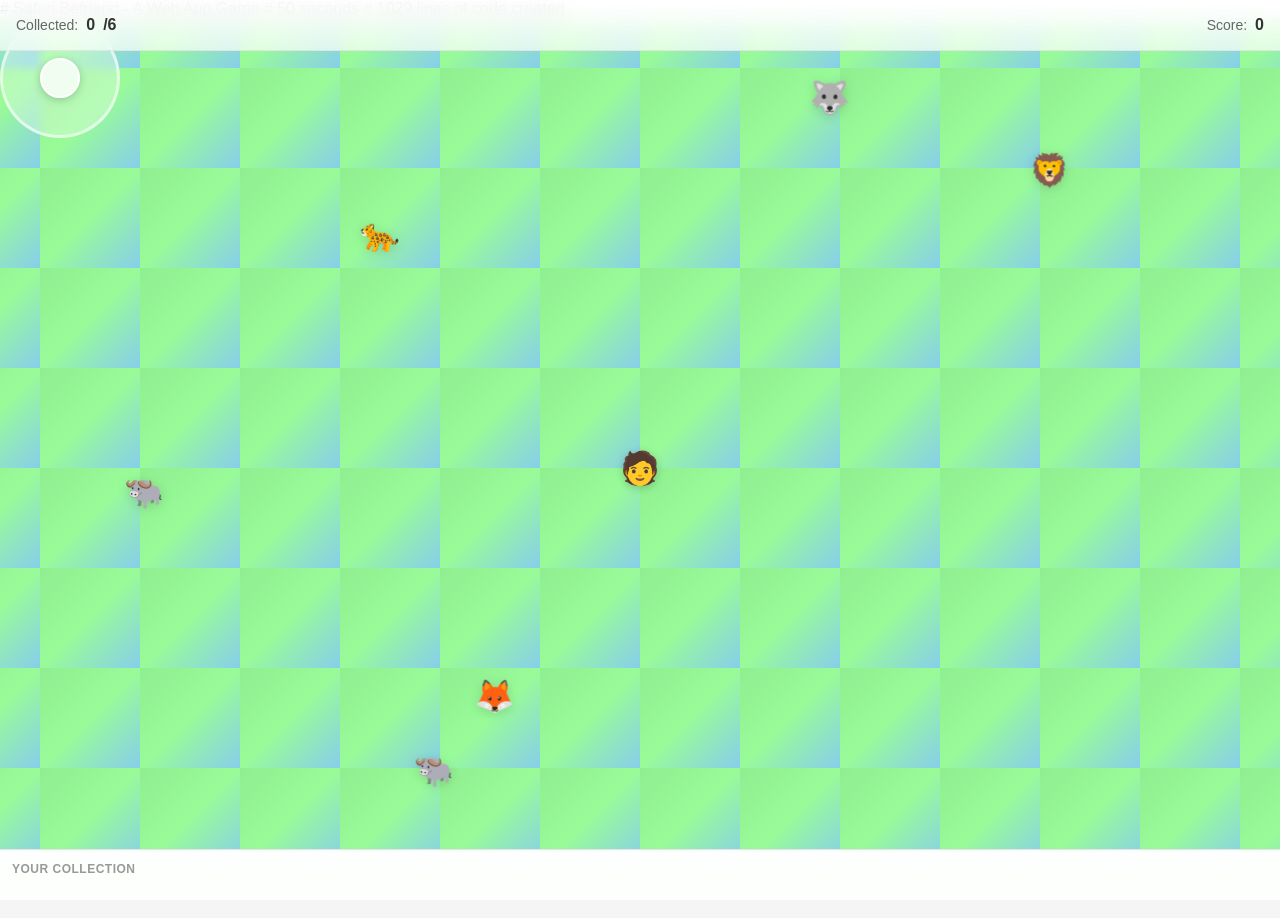
==== prototype1/index.html @ 25b4c48b "added github tests" ====
# Safari Befriend - A Web App Game
# 50 seconds
# 1029 lines of code created
<!DOCTYPE html>
<html lang="en">
<head>
    <meta charset="UTF-8">
    <meta name="viewport" content="width=device-width, initial-scale=1.0, viewport-fit=cover, user-scalable=no">
    <meta name="apple-mobile-web-app-capable" content="yes">
    <meta name="apple-mobile-web-app-status-bar-style" content="dark-content">
    <meta name="apple-mobile-web-app-title" content="Safari Befriend">
    <title>Safari Befriend - A Web App Game</title>
    <link rel="stylesheet" href="styles.css">
</head>
<body>
    <div id="game-container">
        <!-- Game World -->
        <div id="game-world">
            <div id="player" class="entity player">🧑</div>
            <div id="animals-container"></div>
            
            <!-- Joystick Control -->
            <div id="joystick-container" class="joystick-container">
                <div id="joystick-bg" class="joystick-bg"></div>
                <div id="joystick-stick" class="joystick-stick"></div>
            </div>
        </div>

        <!-- UI Overlay -->
        <div id="ui-overlay">
            <!-- Score and Progress -->
            <div id="header" class="header">
                <div class="score-display">
                    <span class="label">Collected:</span>
                    <span id="animal-count">0</span>/6
                </div>
                <div class="score-display">
                    <span class="label">Score:</span>
                    <span id="score-display">0</span>
                </div>
            </div>

            <!-- Collection View -->
            <div id="collection-panel" class="collection-panel">
                <div class="collection-title">Your Collection</div>
                <div id="collected-animals" class="collected-animals"></div>
            </div>

            <!-- Game Over Screen -->
            <div id="game-over-screen" class="game-over-screen hidden">
                <div class="game-over-content">
                    <h1>Safari Complete! 🎉</h1>
                    <p id="final-score-text">Final Score: 0</p>
                    <div id="final-collection" class="final-collection"></div>
                    <button id="restart-btn">Play Again</button>
                </div>
            </div>

            <!-- Interaction Prompt -->
            <div id="interaction-prompt" class="interaction-prompt hidden">
                <div class="prompt-content">
                    <div id="animal-preview" class="animal-preview"></div>
                    <div id="animal-info" class="animal-info"></div>
                    <button id="befriend-btn" class="befriend-btn">Befriend</button>
                </div>
            </div>
        </div>
    </div>

    <script src="app.js"></script>
</body>
</html>
---- prototype1/styles.css ----
* {
    margin: 0;
    padding: 0;
    box-sizing: border-box;
    -webkit-user-select: none;
    user-select: none;
    -webkit-touch-callout: none;
}

html, body {
    width: 100%;
    height: 100%;
    overflow: hidden;
    font-family: -apple-system, BlinkMacSystemFont, 'Segoe UI', Roboto, sans-serif;
}

body {
    background: #f5f5f5;
}

/* Game Container */
#game-container {
    width: 100%;
    height: 100%;
    display: flex;
    flex-direction: column;
    overflow: hidden;
    position: relative;
    background: linear-gradient(135deg, #87CEEB 0%, #E0F6FF 100%);
}

/* Game World */
#game-world {
    flex: 1;
    position: relative;
    overflow: hidden;
    background: linear-gradient(135deg, #90EE90 0%, #98FB98 50%, #87CEEB 100%);
    background-size: 100px 100px, 200px 200px, cover;
    background-position: 0 0, 50px 50px, 0 0;
}

/* Game Entities */
.entity {
    position: absolute;
    width: 40px;
    height: 40px;
    display: flex;
    align-items: center;
    justify-content: center;
    font-size: 32px;
    will-change: transform;
}

.entity.player {
    z-index: 100;
    filter: drop-shadow(0 2px 4px rgba(0, 0, 0, 0.2));
}

.entity.animal {
    cursor: pointer;
    animation: floatAnimation 3s ease-in-out infinite;
    filter: drop-shadow(0 2px 6px rgba(0, 0, 0, 0.15));
}

@keyframes floatAnimation {
    0%, 100% {
        transform: translateY(0px) !important;
    }
    50% {
        transform: translateY(-4px) !important;
    }
}

/* Joystick */
#joystick-container {
    position: fixed;
    width: 120px;
    height: 120px;
    pointer-events: none;
    z-index: 50;
}

#joystick-container.hidden {
    display: none;
}

.joystick-bg {
    width: 100%;
    height: 100%;
    background: rgba(255, 255, 255, 0.3);
    border: 3px solid rgba(255, 255, 255, 0.6);
    border-radius: 50%;
    backdrop-filter: blur(4px);
}

.joystick-stick {
    position: absolute;
    width: 40px;
    height: 40px;
    background: rgba(255, 255, 255, 0.8);
    border: 2px solid rgba(255, 255, 255, 1);
    border-radius: 50%;
    top: 50%;
    left: 50%;
    transform: translate(-50%, -50%);
    transition: transform 0.05s linear;
    box-shadow: 0 2px 8px rgba(0, 0, 0, 0.2);
}

/* UI Overlay */
#ui-overlay {
    position: fixed;
    top: 0;
    left: 0;
    width: 100%;
    height: 100%;
    pointer-events: none;
    z-index: 200;
}

/* Header */
.header {
    position: fixed;
    top: 0;
    left: 0;
    right: 0;
    padding: 16px;
    display: flex;
    justify-content: space-between;
    gap: 16px;
    background: linear-gradient(180deg, rgba(255, 255, 255, 0.95) 0%, rgba(255, 255, 255, 0.7) 100%);
    backdrop-filter: blur(10px);
    border-bottom: 1px solid rgba(0, 0, 0, 0.1);
    pointer-events: none;
    z-index: 150;
}

.score-display {
    display: flex;
    align-items: center;
    gap: 8px;
    font-weight: 600;
    color: #333;
    font-size: 16px;
}

.score-display .label {
    color: #666;
    font-weight: 500;
    font-size: 14px;
}

/* Collection Panel */
.collection-panel {
    position: fixed;
    bottom: 0;
    left: 0;
    right: 0;
    max-height: 140px;
    background: linear-gradient(180deg, rgba(255, 255, 255, 0.98) 100%, rgba(255, 255, 255, 0.95) 0%);
    backdrop-filter: blur(10px);
    border-top: 1px solid rgba(0, 0, 0, 0.1);
    overflow-y: auto;
    pointer-events: none;
    padding: 12px;
    z-index: 150;
}

.collection-panel.hidden {
    display: none;
}

.collection-title {
    font-size: 12px;
    text-transform: uppercase;
    font-weight: 700;
    color: #999;
    margin-bottom: 8px;
    letter-spacing: 0.5px;
}

.collected-animals {
    display: flex;
    gap: 12px;
    overflow-x: auto;
    padding-bottom: 4px;
}

.collected-animals::-webkit-scrollbar {
    height: 4px;
}

.collected-animals::-webkit-scrollbar-track {
    background: transparent;
}

.collected-animals::-webkit-scrollbar-thumb {
    background: rgba(0, 0, 0, 0.2);
    border-radius: 2px;
}

.collected-item {
    display: flex;
    flex-direction: column;
    align-items: center;
    gap: 4px;
    min-width: 60px;
    padding: 8px;
    background: rgba(255, 255, 255, 0.5);
    border-radius: 8px;
    border: 1px solid rgba(0, 0, 0, 0.05);
    flex: 0 0 auto;
}

.collected-item .emoji {
    font-size: 24px;
}

.collected-item .name {
    font-size: 11px;
    font-weight: 600;
    color: #333;
    text-align: center;
    white-space: nowrap;
    overflow: hidden;
    text-overflow: ellipsis;
    width: 100%;
}

/* Interaction Prompt */
.interaction-prompt {
    position: fixed;
    bottom: 160px;
    left: 16px;
    right: 16px;
    background: linear-gradient(135deg, #FFFFFF 0%, #F8F9FA 100%);
    border-radius: 12px;
    padding: 20px;
    box-shadow: 0 8px 32px rgba(0, 0, 0, 0.15);
    pointer-events: auto;
    z-index: 300;
    animation: slideUp 0.3s ease-out;
    border: 1px solid rgba(0, 0, 0, 0.05);
}

.interaction-prompt.hidden {
    display: none;
}

@keyframes slideUp {
    from {
        transform: translateY(20px);
        opacity: 0;
    }
    to {
        transform: translateY(0);
        opacity: 1;
    }
}

.prompt-content {
    display: flex;
    flex-direction: column;
    align-items: center;
    gap: 12px;
    text-align: center;
}

.animal-preview {
    font-size: 48px;
    margin-bottom: 4px;
}

.animal-info h3 {
    font-size: 18px;
    color: #333;
    margin-bottom: 4px;
    font-weight: 700;
}

.animal-info .trait {
    font-size: 13px;
    color: #666;
    font-style: italic;
    margin-bottom: 4px;
    margin-top: 4px;
}

.animal-info .rarity {
    font-size: 14px;
    color: #FF6B6B;
    font-weight: 600;
}

.befriend-btn {
    margin-top: 12px;
    padding: 12px 28px;
    background: linear-gradient(135deg, #667EEA 0%, #764BA2 100%);
    color: white;
    border: none;
    border-radius: 8px;
    font-weight: 600;
    font-size: 16px;
    cursor: pointer;
    pointer-events: auto;
    transition: all 0.2s ease;
    box-shadow: 0 4px 12px rgba(102, 126, 234, 0.4);
    width: 100%;
}

.befriend-btn:active {
    transform: scale(0.98);
    box-shadow: 0 2px 6px rgba(102, 126, 234, 0.3);
}

/* Game Over Screen */
.game-over-screen {
    position: fixed;
    top: 0;
    left: 0;
    width: 100%;
    height: 100%;
    background: rgba(0, 0, 0, 0.7);
    display: flex;
    align-items: center;
    justify-content: center;
    z-index: 400;
    pointer-events: auto;
    animation: fadeIn 0.3s ease-out;
}

.game-over-screen.hidden {
    display: none;
}

@keyframes fadeIn {
    from {
        opacity: 0;
    }
    to {
        opacity: 1;
    }
}

.game-over-content {
    background: white;
    border-radius: 16px;
    padding: 32px 24px;
    text-align: center;
    max-width: 90%;
    max-height: 90vh;
    overflow-y: auto;
    box-shadow: 0 20px 60px rgba(0, 0, 0, 0.3);
    animation: scaleIn 0.3s ease-out;
}

@keyframes scaleIn {
    from {
        transform: scale(0.9);
        opacity: 0;
    }
    to {
        transform: scale(1);
        opacity: 1;
    }
}

.game-over-content h1 {
    font-size: 32px;
    color: #333;
    margin-bottom: 12px;
}

#final-score-text {
    font-size: 20px;
    color: #666;
    margin-bottom: 24px;
    font-weight: 600;
}

.final-collection {
    display: grid;
    grid-template-columns: repeat(3, 1fr);
    gap: 12px;
    margin-bottom: 24px;
}

.final-item {
    display: flex;
    flex-direction: column;
    align-items: center;
    gap: 6px;
    padding: 12px;
    background: #F5F5F5;
    border-radius: 8px;
}

.final-item .emoji {
    font-size: 32px;
}

.final-item .name {
    font-size: 12px;
    font-weight: 600;
    color: #333;
}

.final-item .rarity {
    font-size: 12px;
    color: #FF6B6B;
}

#restart-btn {
    padding: 14px 32px;
    background: linear-gradient(135deg, #667EEA 0%, #764BA2 100%);
    color: white;
    border: none;
    border-radius: 8px;
    font-weight: 600;
    font-size: 16px;
    cursor: pointer;
    pointer-events: auto;
    transition: all 0.2s ease;
    box-shadow: 0 4px 12px rgba(102, 126, 234, 0.4);
}

#restart-btn:active {
    transform: scale(0.98);
    box-shadow: 0 2px 6px rgba(102, 126, 234, 0.3);
}

/* Responsive Design */
@media (max-width: 480px) {
    .header {
        padding: 12px;
        gap: 12px;
    }
    
    .score-display {
        font-size: 14px;
        gap: 6px;
    }
    
    .collected-item {
        min-width: 50px;
        padding: 6px;
    }
    
    .collected-item .emoji {
        font-size: 20px;
    }
    
    .collected-item .name {
        font-size: 10px;
    }
    
    .interaction-prompt {
        padding: 16px;
        left: 12px;
        right: 12px;
    }
    
    .befriend-btn {
        padding: 10px 24px;
        font-size: 14px;
    }
    
    .game-over-content {
        padding: 24px 16px;
    }
    
    .game-over-content h1 {
        font-size: 24px;
    }
    
    #final-score-text {
        font-size: 18px;
    }
    
    .final-collection {
        grid-template-columns: repeat(2, 1fr);
        gap: 10px;
    }
}

/* Smooth transitions */
* {
    transition-property: none;
}

button {
    -webkit-appearance: none;
    appearance: none;
}

input[type="button"],
input[type="reset"],
input[type="submit"],
button {
    cursor: pointer;
}

/* Prevent scrolling on body */
body {
    position: fixed;
    width: 100%;
    height: 100%;
}
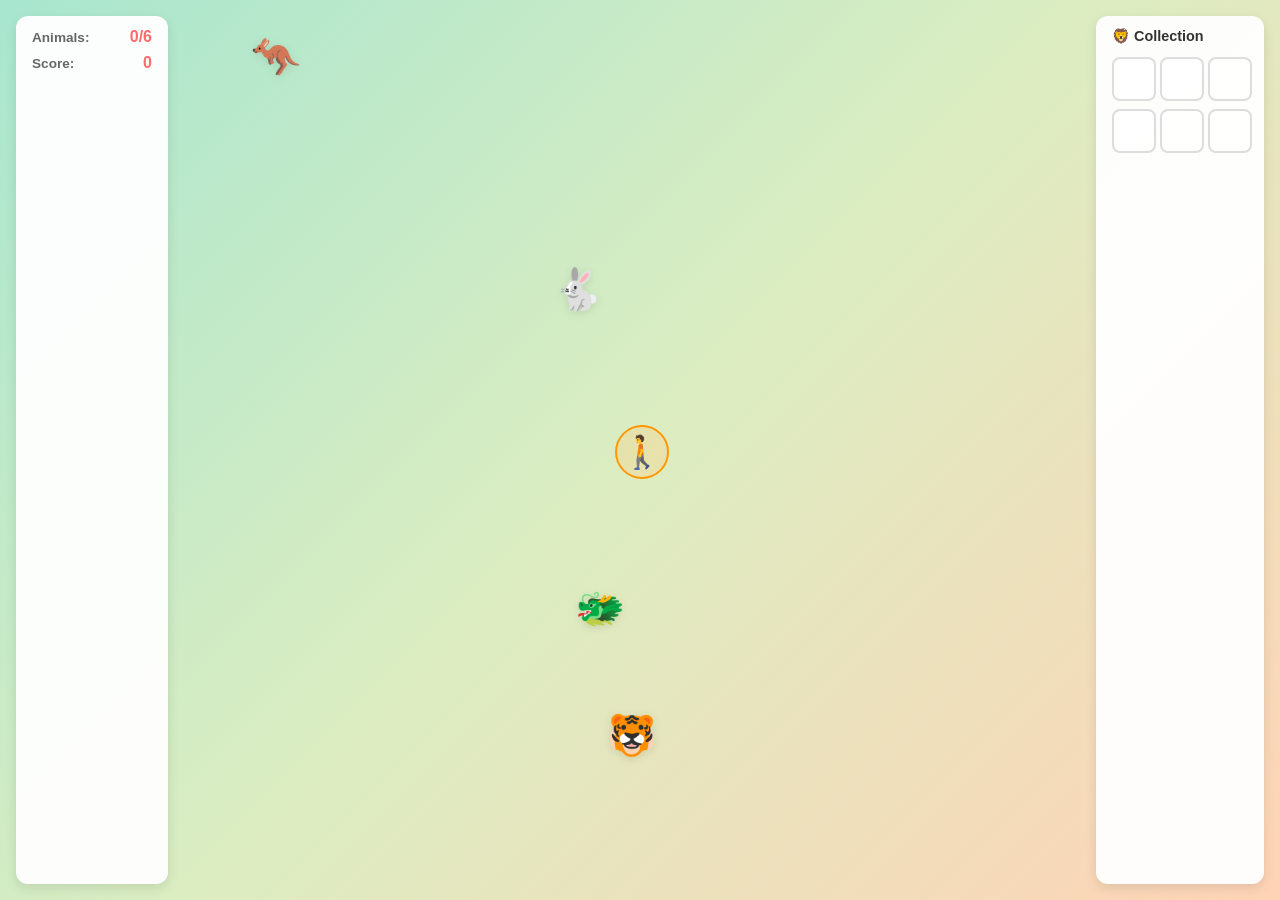
==== commit 9a4dbb30: "added some new prototypes" ====
--- a/prototype1/index.html
+++ b/prototype1/index.html
@@ -1,68 +1,67 @@
-# Safari Befriend - A Web App Game
-# 50 seconds
-# 1029 lines of code created
 <!DOCTYPE html>
 <html lang="en">
 <head>
     <meta charset="UTF-8">
-    <meta name="viewport" content="width=device-width, initial-scale=1.0, viewport-fit=cover, user-scalable=no">
+    <meta name="viewport" content="width=device-width, initial-scale=1.0">
     <meta name="apple-mobile-web-app-capable" content="yes">
-    <meta name="apple-mobile-web-app-status-bar-style" content="dark-content">
-    <meta name="apple-mobile-web-app-title" content="Safari Befriend">
-    <title>Safari Befriend - A Web App Game</title>
+    <meta name="apple-mobile-web-app-status-bar-style" content="black-translucent">
+    <meta name="apple-mobile-web-app-title" content="Safari Friends">
+    <title>Safari Friends - Collect Animals!</title>
     <link rel="stylesheet" href="styles.css">
 </head>
 <body>
-    <div id="game-container">
+    <div class="game-container">
         <!-- Game World -->
-        <div id="game-world">
-            <div id="player" class="entity player">🧑</div>
-            <div id="animals-container"></div>
-            
-            <!-- Joystick Control -->
-            <div id="joystick-container" class="joystick-container">
-                <div id="joystick-bg" class="joystick-bg"></div>
-                <div id="joystick-stick" class="joystick-stick"></div>
+        <div class="game-world">
+            <div class="world-viewport" id="worldViewport">
+                <!-- Game elements rendered here -->
+            </div>
+        </div>
+
+        <!-- Joystick -->
+        <div class="joystick-container" id="joystickContainer">
+            <div class="joystick-bg" id="joystickBg">
+                <div class="joystick-stick" id="joystickStick"></div>
             </div>
         </div>
 
         <!-- UI Overlay -->
-        <div id="ui-overlay">
-            <!-- Score and Progress -->
-            <div id="header" class="header">
-                <div class="score-display">
-                    <span class="label">Collected:</span>
-                    <span id="animal-count">0</span>/6
+        <div class="ui-overlay">
+            <!-- Score Display -->
+            <div class="score-display">
+                <div class="score-item">
+                    <span class="score-label">Animals:</span>
+                    <span class="score-value" id="animalCount">0/6</span>
                 </div>
-                <div class="score-display">
-                    <span class="label">Score:</span>
-                    <span id="score-display">0</span>
+                <div class="score-item">
+                    <span class="score-label">Score:</span>
+                    <span class="score-value" id="scoreDisplay">0</span>
                 </div>
             </div>
 
-            <!-- Collection View -->
-            <div id="collection-panel" class="collection-panel">
-                <div class="collection-title">Your Collection</div>
-                <div id="collected-animals" class="collected-animals"></div>
+            <!-- Collected Animals -->
+            <div class="collected-animals">
+                <div class="collection-title">🦁 Collection</div>
+                <div class="animal-slot" id="slot0"></div>
+                <div class="animal-slot" id="slot1"></div>
+                <div class="animal-slot" id="slot2"></div>
+                <div class="animal-slot" id="slot3"></div>
+                <div class="animal-slot" id="slot4"></div>
+                <div class="animal-slot" id="slot5"></div>
             </div>
+        </div>
 
-            <!-- Game Over Screen -->
-            <div id="game-over-screen" class="game-over-screen hidden">
-                <div class="game-over-content">
-                    <h1>Safari Complete! 🎉</h1>
-                    <p id="final-score-text">Final Score: 0</p>
-                    <div id="final-collection" class="final-collection"></div>
-                    <button id="restart-btn">Play Again</button>
+        <!-- Game Over Screen -->
+        <div class="game-over-screen" id="gameOverScreen">
+            <div class="game-over-content">
+                <div class="game-over-title">🎉 Safari Complete!</div>
+                <div class="game-over-text">You've collected 6 amazing animals!</div>
+                <div class="final-score-container">
+                    <div class="final-score-label">Final Score:</div>
+                    <div class="final-score" id="finalScore">0</div>
                 </div>
-            </div>
-
-            <!-- Interaction Prompt -->
-            <div id="interaction-prompt" class="interaction-prompt hidden">
-                <div class="prompt-content">
-                    <div id="animal-preview" class="animal-preview"></div>
-                    <div id="animal-info" class="animal-info"></div>
-                    <button id="befriend-btn" class="befriend-btn">Befriend</button>
-                </div>
+                <div class="collection-summary" id="collectionSummary"></div>
+                <button class="play-again-btn" id="playAgainBtn">Play Again</button>
             </div>
         </div>
     </div>
--- a/prototype1/styles.css
+++ b/prototype1/styles.css
@@ -1,336 +1,262 @@
 * {
-    margin: 0;
-    padding: 0;
-    box-sizing: border-box;
+    user-select: none;
     -webkit-user-select: none;
-    user-select: none;
     -webkit-touch-callout: none;
+    -webkit-font-smoothing: antialiased;
 }
 
 html, body {
     width: 100%;
     height: 100%;
+    margin: 0;
+    padding: 0;
     overflow: hidden;
+    background: #ffffff;
+}
+
+body {
     font-family: -apple-system, BlinkMacSystemFont, 'Segoe UI', Roboto, sans-serif;
 }
 
-body {
-    background: #f5f5f5;
-}
-
-/* Game Container */
-#game-container {
+.game-container {
     width: 100%;
     height: 100%;
+    position: fixed;
+    top: 0;
+    left: 0;
     display: flex;
     flex-direction: column;
-    overflow: hidden;
-    position: relative;
-    background: linear-gradient(135deg, #87CEEB 0%, #E0F6FF 100%);
-}
-
-/* Game World */
-#game-world {
+}
+
+.game-world {
     flex: 1;
     position: relative;
     overflow: hidden;
-    background: linear-gradient(135deg, #90EE90 0%, #98FB98 50%, #87CEEB 100%);
-    background-size: 100px 100px, 200px 200px, cover;
-    background-position: 0 0, 50px 50px, 0 0;
-}
-
-/* Game Entities */
-.entity {
+    background: linear-gradient(135deg, #a8e6cf 0%, #dcedc1 50%, #ffd3b6 100%);
+}
+
+.world-viewport {
+    width: 100%;
+    height: 100%;
+    position: relative;
+    overflow: hidden;
+}
+
+/* Game Elements */
+.game-element {
     position: absolute;
-    width: 40px;
-    height: 40px;
     display: flex;
     align-items: center;
     justify-content: center;
-    font-size: 32px;
-    will-change: transform;
-}
-
-.entity.player {
+    font-size: 2.5rem;
+    transition: none;
+}
+
+.character {
+    width: 50px;
+    height: 50px;
+    border-radius: 50%;
+    background: rgba(255, 200, 124, 0.3);
+    border: 2px solid #ff9800;
     z-index: 100;
-    filter: drop-shadow(0 2px 4px rgba(0, 0, 0, 0.2));
-}
-
-.entity.animal {
+}
+
+.character::before {
+    content: '🚶';
+    font-size: 2rem;
+    position: absolute;
+}
+
+.animal {
+    width: 45px;
+    height: 45px;
     cursor: pointer;
-    animation: floatAnimation 3s ease-in-out infinite;
-    filter: drop-shadow(0 2px 6px rgba(0, 0, 0, 0.15));
-}
-
-@keyframes floatAnimation {
+    filter: drop-shadow(0 2px 4px rgba(0, 0, 0, 0.1));
+    animation: animalFloat 3s ease-in-out infinite;
+}
+
+.animal.rare {
+    animation: animalFloat 2s ease-in-out infinite, rarePulse 1.5s ease-in-out infinite;
+}
+
+.animal.ultra-rare {
+    animation: animalFloat 2s ease-in-out infinite, ultraRarePulse 1s ease-in-out infinite;
+}
+
+@keyframes animalFloat {
     0%, 100% {
-        transform: translateY(0px) !important;
+        transform: translateY(0px);
     }
     50% {
-        transform: translateY(-4px) !important;
+        transform: translateY(-8px);
+    }
+}
+
+@keyframes rarePulse {
+    0%, 100% {
+        filter: drop-shadow(0 2px 4px rgba(0, 0, 0, 0.1));
+    }
+    50% {
+        filter: drop-shadow(0 0px 8px rgba(255, 215, 0, 0.6));
+    }
+}
+
+@keyframes ultraRarePulse {
+    0%, 100% {
+        filter: drop-shadow(0 0px 6px rgba(200, 100, 255, 0.6));
+    }
+    50% {
+        filter: drop-shadow(0 0px 12px rgba(200, 100, 255, 1));
     }
 }
 
 /* Joystick */
-#joystick-container {
+.joystick-container {
     position: fixed;
+    display: none;
+    z-index: 50;
+    pointer-events: none;
+}
+
+.joystick-container.active {
+    display: block;
+}
+
+.joystick-bg {
     width: 120px;
     height: 120px;
-    pointer-events: none;
-    z-index: 50;
-}
-
-#joystick-container.hidden {
-    display: none;
-}
-
-.joystick-bg {
-    width: 100%;
-    height: 100%;
-    background: rgba(255, 255, 255, 0.3);
-    border: 3px solid rgba(255, 255, 255, 0.6);
     border-radius: 50%;
-    backdrop-filter: blur(4px);
+    background: rgba(0, 0, 0, 0.2);
+    border: 2px solid rgba(255, 255, 255, 0.6);
+    display: flex;
+    align-items: center;
+    justify-content: center;
+    position: relative;
 }
 
 .joystick-stick {
-    position: absolute;
-    width: 40px;
-    height: 40px;
+    width: 50px;
+    height: 50px;
+    border-radius: 50%;
     background: rgba(255, 255, 255, 0.8);
     border: 2px solid rgba(255, 255, 255, 1);
-    border-radius: 50%;
+    position: absolute;
     top: 50%;
     left: 50%;
     transform: translate(-50%, -50%);
-    transition: transform 0.05s linear;
-    box-shadow: 0 2px 8px rgba(0, 0, 0, 0.2);
+    box-shadow: 0 4px 12px rgba(0, 0, 0, 0.3);
 }
 
 /* UI Overlay */
-#ui-overlay {
+.ui-overlay {
     position: fixed;
     top: 0;
     left: 0;
     width: 100%;
     height: 100%;
     pointer-events: none;
-    z-index: 200;
-}
-
-/* Header */
-.header {
-    position: fixed;
-    top: 0;
-    left: 0;
-    right: 0;
+    z-index: 10;
+    display: flex;
+    justify-content: space-between;
     padding: 16px;
+    box-sizing: border-box;
+}
+
+.score-display {
+    display: flex;
+    flex-direction: column;
+    gap: 8px;
+    background: rgba(255, 255, 255, 0.95);
+    padding: 12px 16px;
+    border-radius: 12px;
+    box-shadow: 0 4px 12px rgba(0, 0, 0, 0.1);
+    min-width: 120px;
+}
+
+.score-item {
     display: flex;
     justify-content: space-between;
-    gap: 16px;
-    background: linear-gradient(180deg, rgba(255, 255, 255, 0.95) 0%, rgba(255, 255, 255, 0.7) 100%);
-    backdrop-filter: blur(10px);
-    border-bottom: 1px solid rgba(0, 0, 0, 0.1);
-    pointer-events: none;
-    z-index: 150;
-}
-
-.score-display {
-    display: flex;
     align-items: center;
     gap: 8px;
+}
+
+.score-label {
+    font-size: 0.85rem;
+    color: #666;
     font-weight: 600;
-    color: #333;
-    font-size: 16px;
-}
-
-.score-display .label {
-    color: #666;
-    font-weight: 500;
-    font-size: 14px;
-}
-
-/* Collection Panel */
-.collection-panel {
-    position: fixed;
-    bottom: 0;
-    left: 0;
-    right: 0;
-    max-height: 140px;
-    background: linear-gradient(180deg, rgba(255, 255, 255, 0.98) 100%, rgba(255, 255, 255, 0.95) 0%);
-    backdrop-filter: blur(10px);
-    border-top: 1px solid rgba(0, 0, 0, 0.1);
-    overflow-y: auto;
-    pointer-events: none;
-    padding: 12px;
-    z-index: 150;
-}
-
-.collection-panel.hidden {
-    display: none;
+}
+
+.score-value {
+    font-size: 1rem;
+    color: #ff6b6b;
+    font-weight: 700;
+}
+
+.collected-animals {
+    display: grid;
+    grid-template-columns: repeat(3, 40px);
+    gap: 8px;
+    background: rgba(255, 255, 255, 0.95);
+    padding: 12px 16px;
+    border-radius: 12px;
+    box-shadow: 0 4px 12px rgba(0, 0, 0, 0.1);
+    pointer-events: all;
+    align-content: start;
+    width: fit-content;
+    margin-left: auto;
 }
 
 .collection-title {
-    font-size: 12px;
-    text-transform: uppercase;
+    grid-column: 1 / -1;
+    font-size: 0.9rem;
     font-weight: 700;
-    color: #999;
-    margin-bottom: 8px;
-    letter-spacing: 0.5px;
-}
-
-.collected-animals {
-    display: flex;
-    gap: 12px;
-    overflow-x: auto;
-    padding-bottom: 4px;
-}
-
-.collected-animals::-webkit-scrollbar {
-    height: 4px;
-}
-
-.collected-animals::-webkit-scrollbar-track {
-    background: transparent;
-}
-
-.collected-animals::-webkit-scrollbar-thumb {
-    background: rgba(0, 0, 0, 0.2);
-    border-radius: 2px;
-}
-
-.collected-item {
-    display: flex;
-    flex-direction: column;
-    align-items: center;
-    gap: 4px;
-    min-width: 60px;
-    padding: 8px;
-    background: rgba(255, 255, 255, 0.5);
-    border-radius: 8px;
-    border: 1px solid rgba(0, 0, 0, 0.05);
-    flex: 0 0 auto;
-}
-
-.collected-item .emoji {
-    font-size: 24px;
-}
-
-.collected-item .name {
-    font-size: 11px;
-    font-weight: 600;
-    color: #333;
-    text-align: center;
-    white-space: nowrap;
-    overflow: hidden;
-    text-overflow: ellipsis;
-    width: 100%;
-}
-
-/* Interaction Prompt */
-.interaction-prompt {
-    position: fixed;
-    bottom: 160px;
-    left: 16px;
-    right: 16px;
-    background: linear-gradient(135deg, #FFFFFF 0%, #F8F9FA 100%);
-    border-radius: 12px;
-    padding: 20px;
-    box-shadow: 0 8px 32px rgba(0, 0, 0, 0.15);
-    pointer-events: auto;
-    z-index: 300;
-    animation: slideUp 0.3s ease-out;
-    border: 1px solid rgba(0, 0, 0, 0.05);
-}
-
-.interaction-prompt.hidden {
-    display: none;
-}
-
-@keyframes slideUp {
-    from {
-        transform: translateY(20px);
-        opacity: 0;
-    }
-    to {
-        transform: translateY(0);
-        opacity: 1;
-    }
-}
-
-.prompt-content {
-    display: flex;
-    flex-direction: column;
-    align-items: center;
-    gap: 12px;
-    text-align: center;
-}
-
-.animal-preview {
-    font-size: 48px;
-    margin-bottom: 4px;
-}
-
-.animal-info h3 {
-    font-size: 18px;
     color: #333;
     margin-bottom: 4px;
-    font-weight: 700;
-}
-
-.animal-info .trait {
-    font-size: 13px;
-    color: #666;
-    font-style: italic;
-    margin-bottom: 4px;
-    margin-top: 4px;
-}
-
-.animal-info .rarity {
-    font-size: 14px;
-    color: #FF6B6B;
-    font-weight: 600;
-}
-
-.befriend-btn {
-    margin-top: 12px;
-    padding: 12px 28px;
-    background: linear-gradient(135deg, #667EEA 0%, #764BA2 100%);
-    color: white;
-    border: none;
+}
+
+.animal-slots {
+    display: flex;
+    gap: 8px;
+    flex-wrap: wrap;
+    justify-content: flex-end;
+    max-width: 180px;
+}
+
+.animal-slot {
+    width: 40px;
+    height: 40px;
+    border: 2px solid #ddd;
     border-radius: 8px;
-    font-weight: 600;
-    font-size: 16px;
-    cursor: pointer;
-    pointer-events: auto;
-    transition: all 0.2s ease;
-    box-shadow: 0 4px 12px rgba(102, 126, 234, 0.4);
-    width: 100%;
-}
-
-.befriend-btn:active {
-    transform: scale(0.98);
-    box-shadow: 0 2px 6px rgba(102, 126, 234, 0.3);
+    display: flex;
+    align-items: center;
+    justify-content: center;
+    font-size: 1.8rem;
+    background: rgba(255, 255, 255, 0.8);
+    transition: all 0.3s ease;
+}
+
+.animal-slot.filled {
+    border-color: #4caf50;
+    background: rgba(76, 175, 80, 0.1);
 }
 
 /* Game Over Screen */
 .game-over-screen {
+    display: none;
     position: fixed;
     top: 0;
     left: 0;
     width: 100%;
     height: 100%;
-    background: rgba(0, 0, 0, 0.7);
-    display: flex;
+    background: rgba(0, 0, 0, 0.8);
+    z-index: 200;
     align-items: center;
     justify-content: center;
-    z-index: 400;
-    pointer-events: auto;
-    animation: fadeIn 0.3s ease-out;
-}
-
-.game-over-screen.hidden {
-    display: none;
+    animation: fadeIn 0.3s ease;
+}
+
+.game-over-screen.show {
+    display: flex;
 }
 
 @keyframes fadeIn {
@@ -344,165 +270,158 @@
 
 .game-over-content {
     background: white;
-    border-radius: 16px;
-    padding: 32px 24px;
+    border-radius: 24px;
+    padding: 32px;
+    max-width: 90%;
     text-align: center;
-    max-width: 90%;
-    max-height: 90vh;
-    overflow-y: auto;
     box-shadow: 0 20px 60px rgba(0, 0, 0, 0.3);
-    animation: scaleIn 0.3s ease-out;
-}
-
-@keyframes scaleIn {
+    animation: slideUp 0.4s ease;
+}
+
+@keyframes slideUp {
     from {
-        transform: scale(0.9);
+        transform: translateY(100px);
         opacity: 0;
     }
     to {
-        transform: scale(1);
+        transform: translateY(0);
         opacity: 1;
     }
 }
 
-.game-over-content h1 {
-    font-size: 32px;
-    color: #333;
+.game-over-title {
+    font-size: 2.5rem;
+    font-weight: 700;
+    color: #ff6b6b;
     margin-bottom: 12px;
 }
 
-#final-score-text {
-    font-size: 20px;
+.game-over-text {
+    font-size: 1.1rem;
     color: #666;
     margin-bottom: 24px;
+}
+
+.final-score-container {
+    margin: 24px 0;
+    padding: 16px;
+    background: linear-gradient(135deg, #ffd700 0%, #ffed4e 100%);
+    border-radius: 12px;
+}
+
+.final-score-label {
+    font-size: 0.9rem;
+    color: #333;
+    margin-bottom: 8px;
     font-weight: 600;
 }
 
-.final-collection {
+.final-score {
+    font-size: 2.5rem;
+    font-weight: 700;
+    color: #333;
+}
+
+.collection-summary {
+    margin: 20px 0;
     display: grid;
     grid-template-columns: repeat(3, 1fr);
     gap: 12px;
-    margin-bottom: 24px;
-}
-
-.final-item {
-    display: flex;
-    flex-direction: column;
-    align-items: center;
-    gap: 6px;
-    padding: 12px;
-    background: #F5F5F5;
+}
+
+.collection-item {
+    font-size: 2rem;
+    padding: 8px;
+    background: rgba(0, 0, 0, 0.05);
     border-radius: 8px;
 }
 
-.final-item .emoji {
-    font-size: 32px;
-}
-
-.final-item .name {
-    font-size: 12px;
+.play-again-btn {
+    margin-top: 20px;
+    padding: 14px 32px;
+    font-size: 1.1rem;
     font-weight: 600;
-    color: #333;
-}
-
-.final-item .rarity {
-    font-size: 12px;
-    color: #FF6B6B;
-}
-
-#restart-btn {
-    padding: 14px 32px;
-    background: linear-gradient(135deg, #667EEA 0%, #764BA2 100%);
+    background: linear-gradient(135deg, #ff6b6b 0%, #ff4757 100%);
     color: white;
     border: none;
-    border-radius: 8px;
-    font-weight: 600;
-    font-size: 16px;
+    border-radius: 12px;
     cursor: pointer;
-    pointer-events: auto;
+    box-shadow: 0 4px 12px rgba(255, 107, 107, 0.3);
     transition: all 0.2s ease;
-    box-shadow: 0 4px 12px rgba(102, 126, 234, 0.4);
-}
-
-#restart-btn:active {
+    pointer-events: all;
+}
+
+.play-again-btn:active {
     transform: scale(0.98);
-    box-shadow: 0 2px 6px rgba(102, 126, 234, 0.3);
-}
-
-/* Responsive Design */
+    box-shadow: 0 2px 6px rgba(255, 107, 107, 0.3);
+}
+
+/* Responsive */
 @media (max-width: 480px) {
-    .header {
+    .game-element {
+        font-size: 2rem;
+    }
+
+    .character {
+        width: 40px;
+        height: 40px;
+        border-width: 1.5px;
+    }
+
+    .character::before {
+        font-size: 1.5rem;
+    }
+
+    .animal {
+        width: 35px;
+        height: 35px;
+    }
+
+    .ui-overlay {
         padding: 12px;
-        gap: 12px;
-    }
-    
+        font-size: 0.9rem;
+    }
+
     .score-display {
-        font-size: 14px;
+        padding: 10px 12px;
+    }
+
+    .score-item {
         gap: 6px;
     }
-    
-    .collected-item {
-        min-width: 50px;
-        padding: 6px;
-    }
-    
-    .collected-item .emoji {
-        font-size: 20px;
-    }
-    
-    .collected-item .name {
-        font-size: 10px;
-    }
-    
-    .interaction-prompt {
-        padding: 16px;
-        left: 12px;
-        right: 12px;
-    }
-    
-    .befriend-btn {
-        padding: 10px 24px;
-        font-size: 14px;
-    }
-    
+
+    .score-label {
+        font-size: 0.75rem;
+    }
+
+    .score-value {
+        font-size: 0.9rem;
+    }
+
+    .collected-animals {
+        padding: 10px 12px;
+    }
+
+    .animal-slot {
+        width: 36px;
+        height: 36px;
+        border-width: 1.5px;
+        font-size: 1.5rem;
+    }
+
     .game-over-content {
-        padding: 24px 16px;
-    }
-    
-    .game-over-content h1 {
-        font-size: 24px;
-    }
-    
-    #final-score-text {
-        font-size: 18px;
-    }
-    
-    .final-collection {
-        grid-template-columns: repeat(2, 1fr);
-        gap: 10px;
-    }
-}
-
-/* Smooth transitions */
-* {
-    transition-property: none;
-}
-
-button {
-    -webkit-appearance: none;
-    appearance: none;
-}
-
-input[type="button"],
-input[type="reset"],
-input[type="submit"],
-button {
-    cursor: pointer;
-}
-
-/* Prevent scrolling on body */
-body {
-    position: fixed;
-    width: 100%;
-    height: 100%;
-}
+        padding: 24px;
+    }
+
+    .game-over-title {
+        font-size: 1.8rem;
+    }
+
+    .game-over-text {
+        font-size: 0.95rem;
+    }
+
+    .final-score {
+        font-size: 2rem;
+    }
+}
